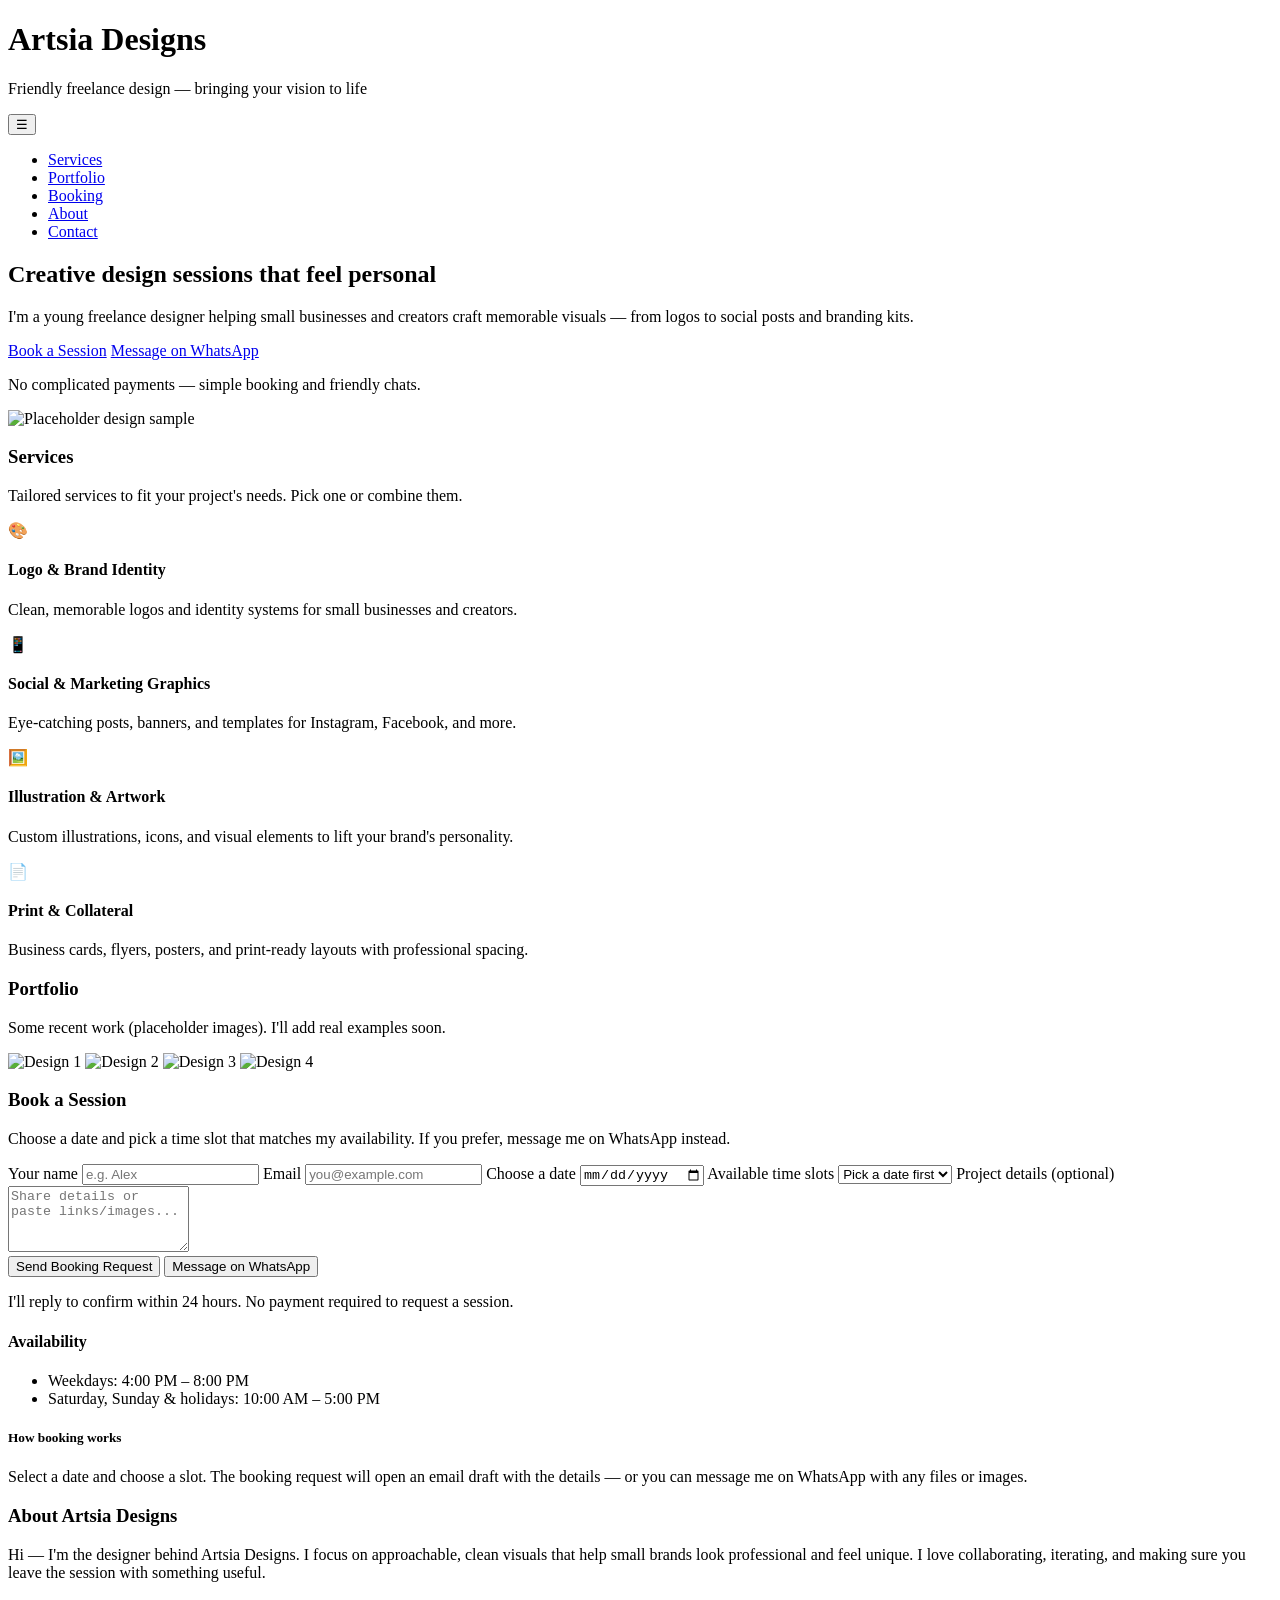
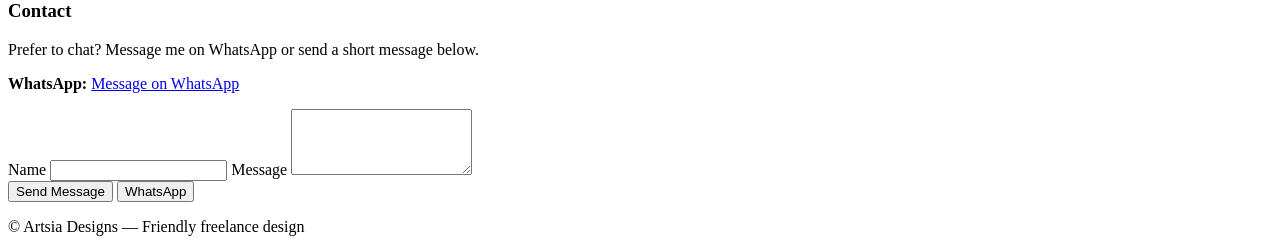
==== index.html @ 6b4e337c "Add index.html for Artsia Designs" ====
<!doctype html>
<html lang="en">
<head>
  <meta charset="utf-8">
  <meta name="viewport" content="width=device-width,initial-scale=1">
  <title>Artsia Designs — Friendly freelance design</title>
  <meta name="description" content="Artsia Designs — creative, clean, and friendly freelance design sessions. Book a session or message on WhatsApp.">

  <!-- Google Fonts -->
  <link href="https://fonts.googleapis.com/css2?family=Poppins:wght@300;400;600;700&display=swap" rel="stylesheet">

  <link rel="stylesheet" href="style.css">
</head>
<body>
  <header class="site-header">
    <div class="container header-inner">
      <div class="brand">
        <h1>Artsia Designs</h1>
        <p class="tag">Friendly freelance design — bringing your vision to life</p>
      </div>
      <nav class="nav">
        <button class="nav-toggle" aria-label="Toggle navigation">☰</button>
        <ul class="nav-list">
          <li><a href="#services">Services</a></li>
          <li><a href="#portfolio">Portfolio</a></li>
          <li><a href="#booking">Booking</a></li>
          <li><a href="#about">About</a></li>
          <li><a href="#contact">Contact</a></li>
        </ul>
      </nav>
    </div>
  </header>

  <main>
    <!-- Hero -->
    <section id="hero" class="hero">
      <div class="container hero-grid">
        <div class="hero-content">
          <h2 class="hero-title">Creative design sessions that feel personal</h2>
          <p class="hero-desc">I'm a young freelance designer helping small businesses and creators craft memorable visuals — from logos to social posts and branding kits.</p>
          <div class="hero-cta">
            <a class="btn primary" href="#booking" id="bookBtn">Book a Session</a>
            <a class="btn whatsapp" id="whatsappHero" href="#" title="Message on WhatsApp">Message on WhatsApp</a>
          </div>
          <p class="note">No complicated payments — simple booking and friendly chats.</p>
        </div>
        <div class="hero-visual">
          <div class="visual-card">
            <img src="https://picsum.photos/seed/artsia-hero/640/480" alt="Placeholder design sample">
          </div>
        </div>
      </div>
    </section>

    <!-- Services -->
    <section id="services" class="section services">
      <div class="container">
        <h3 class="section-title">Services</h3>
        <p class="section-sub">Tailored services to fit your project's needs. Pick one or combine them.</p>
        <div class="cards-grid">
          <article class="card">
            <div class="card-icon">🎨</div>
            <h4>Logo & Brand Identity</h4>
            <p>Clean, memorable logos and identity systems for small businesses and creators.</p>
          </article>

          <article class="card">
            <div class="card-icon">📱</div>
            <h4>Social & Marketing Graphics</h4>
            <p>Eye-catching posts, banners, and templates for Instagram, Facebook, and more.</p>
          </article>

          <article class="card">
            <div class="card-icon">🖼️</div>
            <h4>Illustration & Artwork</h4>
            <p>Custom illustrations, icons, and visual elements to lift your brand's personality.</p>
          </article>

          <article class="card">
            <div class="card-icon">📄</div>
            <h4>Print & Collateral</h4>
            <p>Business cards, flyers, posters, and print-ready layouts with professional spacing.</p>
          </article>
        </div>
      </div>
    </section>

    <!-- Portfolio / Gallery -->
    <section id="portfolio" class="section portfolio">
      <div class="container">
        <h3 class="section-title">Portfolio</h3>
        <p class="section-sub">Some recent work (placeholder images). I'll add real examples soon.</p>
        <div class="portfolio-grid">
          <!-- Placeholder images from picsum.photos -->
          <img src="https://picsum.photos/seed/artsia-1/600/400" alt="Design 1" loading="lazy">
          <img src="https://picsum.photos/seed/artsia-2/600/400" alt="Design 2" loading="lazy">
          <img src="https://picsum.photos/seed/artsia-3/600/400" alt="Design 3" loading="lazy">
          <img src="https://picsum.photos/seed/artsia-4/600/400" alt="Design 4" loading="lazy">
        </div>
      </div>
    </section>

    <!-- Booking -->
    <section id="booking" class="section booking">
      <div class="container">
        <h3 class="section-title">Book a Session</h3>
        <p class="section-sub">Choose a date and pick a time slot that matches my availability. If you prefer, message me on WhatsApp instead.</p>

        <div class="booking-grid">
          <div class="booking-card">
            <form id="bookingForm">
              <label for="name">Your name</label>
              <input id="name" name="name" type="text" placeholder="e.g. Alex" required>

              <label for="email">Email</label>
              <input id="email" name="email" type="email" placeholder="you@example.com" required>

              <label for="date">Choose a date</label>
              <input id="date" name="date" type="date" required>

              <label for="time">Available time slots</label>
              <select id="time" name="time" required>
                <option value="">Pick a date first</option>
              </select>

              <label for="notes">Project details (optional)</label>
              <textarea id="notes" name="notes" rows="4" placeholder="Share details or paste links/images..."></textarea>

              <div class="form-actions">
                <button type="submit" class="btn primary">Send Booking Request</button>
                <button type="button" class="btn whatsapp" id="whatsappBooking">Message on WhatsApp</button>
              </div>

              <p class="small">I'll reply to confirm within 24 hours. No payment required to request a session.</p>
            </form>
          </div>

          <div class="availability">
            <h4>Availability</h4>
            <ul>
              <li>Weekdays: 4:00 PM – 8:00 PM</li>
              <li>Saturday, Sunday & holidays: 10:00 AM – 5:00 PM</li>
            </ul>

            <div class="tips">
              <h5>How booking works</h5>
              <p>Select a date and choose a slot. The booking request will open an email draft with the details — or you can message me on WhatsApp with any files or images.</p>
            </div>
          </div>
        </div>
      </div>
    </section>

    <!-- About -->
    <section id="about" class="section about">
      <div class="container">
        <h3 class="section-title">About Artsia Designs</h3>
        <p class="about-text">Hi — I'm the designer behind Artsia Designs. I focus on approachable, clean visuals that help small brands look professional and feel unique. I love collaborating, iterating, and making sure you leave the session with something useful.</p>
      </div>
    </section>

    <!-- Contact -->
    <section id="contact" class="section contact">
      <div class="container contact-grid">
        <div>
          <h3 class="section-title">Contact</h3>
          <p>Prefer to chat? Message me on WhatsApp or send a short message below.</p>

          <p>
            <strong>WhatsApp:</strong>
            <a href="#" id="whatsappFooter" class="whats-link">Message on WhatsApp</a>
          </p>
        </div>

        <form id="contactForm" class="contact-form">
          <label for="cname">Name</label>
          <input id="cname" name="cname" required>

          <label for="cmessage">Message</label>
          <textarea id="cmessage" name="cmessage" rows="4" required></textarea>

          <div class="form-actions">
            <button type="submit" class="btn primary">Send Message</button>
            <button type="button" class="btn whatsapp" id="whatsFromContact">WhatsApp</button>
          </div>
        </form>
      </div>
    </section>

  </main>

  <footer class="site-footer">
    <div class="container">
      <p>&copy; <span id="year"></span> Artsia Designs — Friendly freelance design</p>
    </div>
  </footer>

  <script src="script.js" defer></script>
</body>
</html>
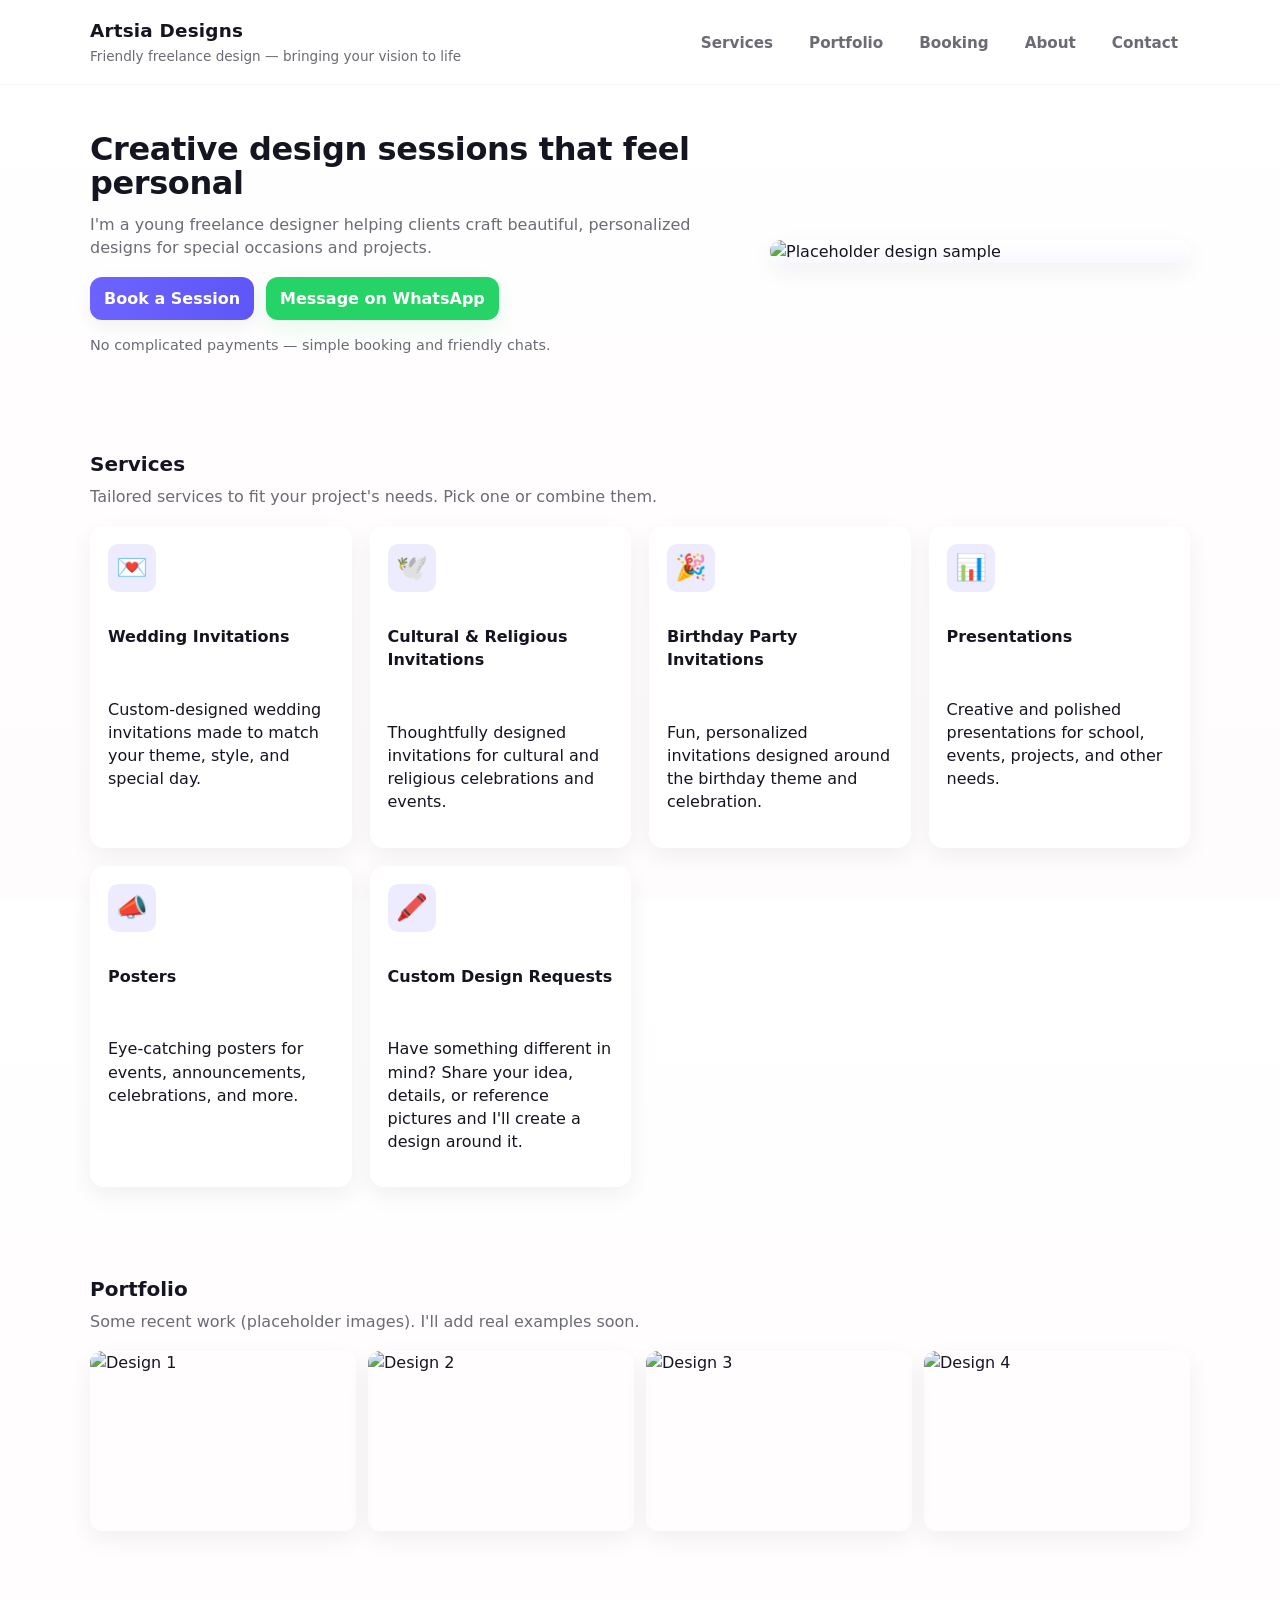
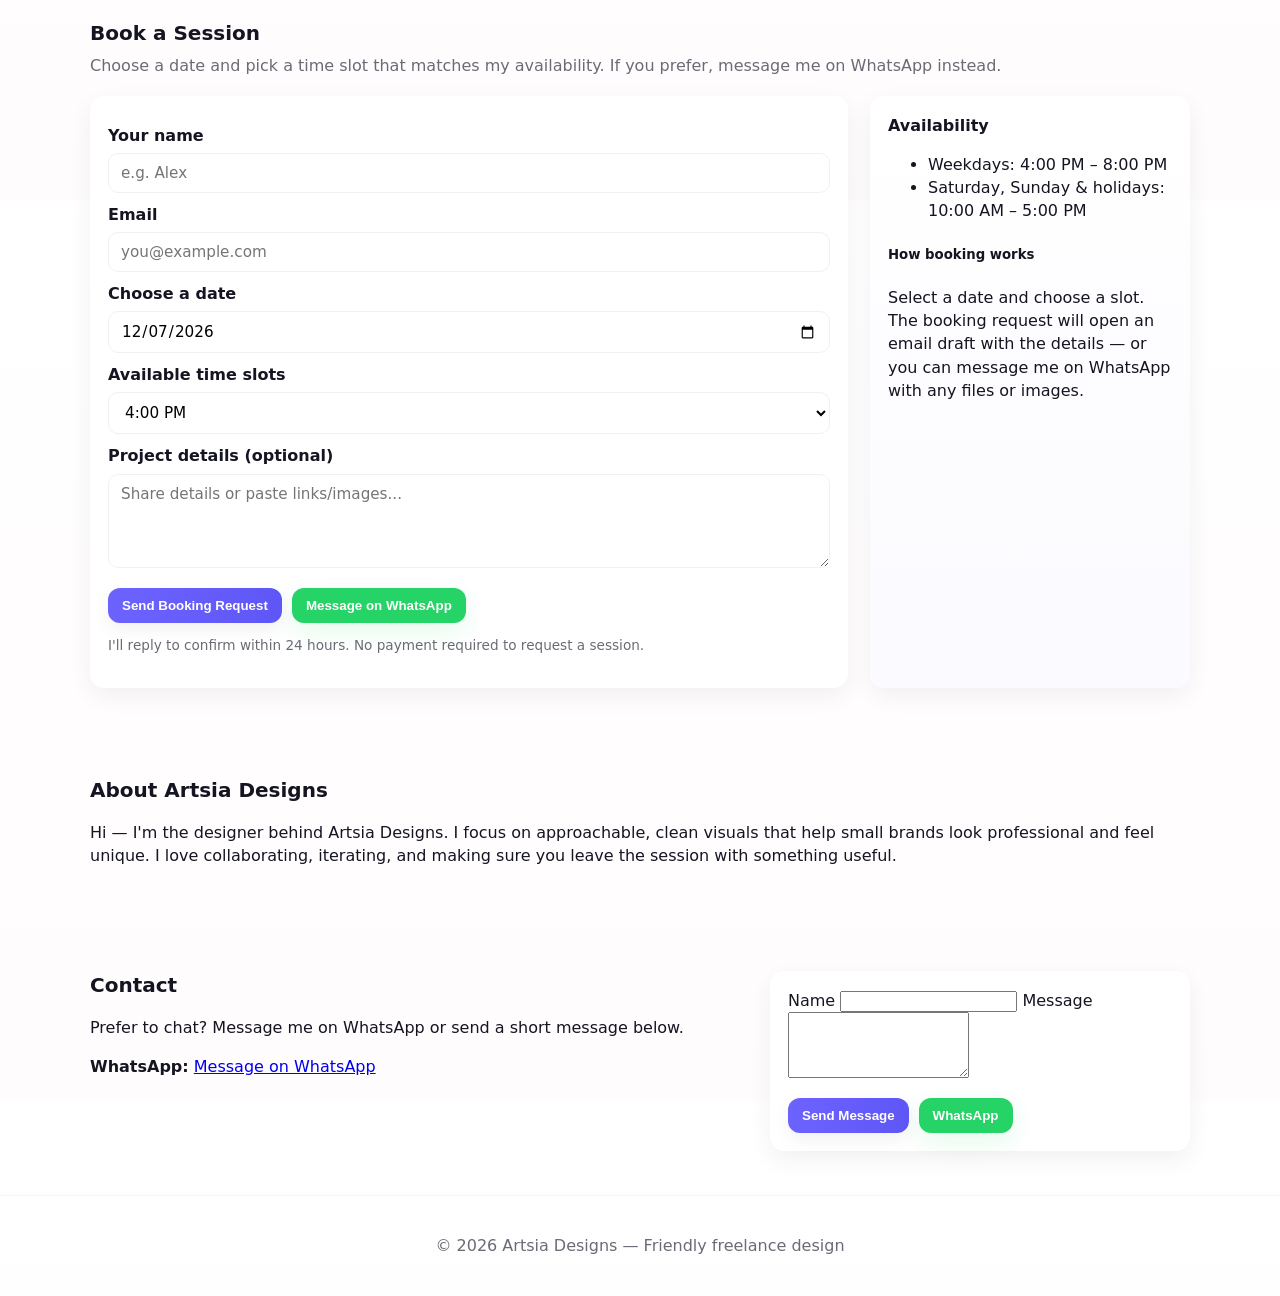
==== commit a6e8138a: "Update services section and hero text to user's provided services" ====
--- a/index.html
+++ b/index.html
@@ -37,7 +37,7 @@
       <div class="container hero-grid">
         <div class="hero-content">
           <h2 class="hero-title">Creative design sessions that feel personal</h2>
-          <p class="hero-desc">I'm a young freelance designer helping small businesses and creators craft memorable visuals — from logos to social posts and branding kits.</p>
+          <p class="hero-desc">I'm a young freelance designer helping clients craft beautiful, personalized designs for special occasions and projects.</p>
           <div class="hero-cta">
             <a class="btn primary" href="#booking" id="bookBtn">Book a Session</a>
             <a class="btn whatsapp" id="whatsappHero" href="#" title="Message on WhatsApp">Message on WhatsApp</a>
@@ -59,27 +59,39 @@
         <p class="section-sub">Tailored services to fit your project's needs. Pick one or combine them.</p>
         <div class="cards-grid">
           <article class="card">
-            <div class="card-icon">🎨</div>
-            <h4>Logo & Brand Identity</h4>
-            <p>Clean, memorable logos and identity systems for small businesses and creators.</p>
-          </article>
-
-          <article class="card">
-            <div class="card-icon">📱</div>
-            <h4>Social & Marketing Graphics</h4>
-            <p>Eye-catching posts, banners, and templates for Instagram, Facebook, and more.</p>
-          </article>
-
-          <article class="card">
-            <div class="card-icon">🖼️</div>
-            <h4>Illustration & Artwork</h4>
-            <p>Custom illustrations, icons, and visual elements to lift your brand's personality.</p>
-          </article>
-
-          <article class="card">
-            <div class="card-icon">📄</div>
-            <h4>Print & Collateral</h4>
-            <p>Business cards, flyers, posters, and print-ready layouts with professional spacing.</p>
+            <div class="card-icon">💌</div>
+            <h4>Wedding Invitations</h4>
+            <p>Custom-designed wedding invitations made to match your theme, style, and special day.</p>
+          </article>
+
+          <article class="card">
+            <div class="card-icon">🕊️</div>
+            <h4>Cultural & Religious Invitations</h4>
+            <p>Thoughtfully designed invitations for cultural and religious celebrations and events.</p>
+          </article>
+
+          <article class="card">
+            <div class="card-icon">🎉</div>
+            <h4>Birthday Party Invitations</h4>
+            <p>Fun, personalized invitations designed around the birthday theme and celebration.</p>
+          </article>
+
+          <article class="card">
+            <div class="card-icon">📊</div>
+            <h4>Presentations</h4>
+            <p>Creative and polished presentations for school, events, projects, and other needs.</p>
+          </article>
+
+          <article class="card">
+            <div class="card-icon">📣</div>
+            <h4>Posters</h4>
+            <p>Eye-catching posters for events, announcements, celebrations, and more.</p>
+          </article>
+
+          <article class="card">
+            <div class="card-icon">🖍️</div>
+            <h4>Custom Design Requests</h4>
+            <p>Have something different in mind? Share your idea, details, or reference pictures and I'll create a design around it.</p>
           </article>
         </div>
       </div>
@@ -91,7 +103,6 @@
         <h3 class="section-title">Portfolio</h3>
         <p class="section-sub">Some recent work (placeholder images). I'll add real examples soon.</p>
         <div class="portfolio-grid">
-          <!-- Placeholder images from picsum.photos -->
           <img src="https://picsum.photos/seed/artsia-1/600/400" alt="Design 1" loading="lazy">
           <img src="https://picsum.photos/seed/artsia-2/600/400" alt="Design 2" loading="lazy">
           <img src="https://picsum.photos/seed/artsia-3/600/400" alt="Design 3" loading="lazy">
--- a/style.css
+++ b/style.css
@@ -0,0 +1,249 @@
+/* Modern, minimal, friendly styles for Artsia Designs
+   Easy to edit: change colors in :root variables */
+
+:root{
+  --bg: #fffdfb;
+  --card: #ffffff;
+  --muted: #6b6b75;
+  --accent: #6C63FF; /* primary accent */
+  --accent-2: #FF8FA3; /* secondary accent */
+  --accent-ghost: rgba(108,99,255,0.12);
+  --glass: rgba(255,255,255,0.6);
+  --radius: 14px;
+  --shadow: 0 8px 24px rgba(15,15,25,0.06);
+  --max-width: 1100px;
+  --ff: 'Poppins', system-ui, -apple-system, 'Segoe UI', Roboto, 'Helvetica Neue', Arial;
+}
+
+*{box-sizing:border-box}
+html,body{height:100%}
+body{
+  margin:0;
+  font-family:var(--ff);
+  background:linear-gradient(180deg,#fff 0%, #fffcfe 100%);
+  color:#151522;
+  -webkit-font-smoothing:antialiased;
+  -moz-osx-font-smoothing:grayscale;
+  line-height:1.45;
+  -webkit-tap-highlight-color: transparent;
+}
+
+/* Utility container */
+.container{
+  width:95%;
+  max-width:var(--max-width);
+  margin:0 auto;
+}
+
+/* Header */
+.site-header{
+  position:sticky;
+  top:0;
+  z-index:30;
+  backdrop-filter: blur(6px);
+  background:linear-gradient(180deg, rgba(255,255,255,0.75), rgba(255,255,255,0.6));
+  border-bottom:1px solid rgba(20,20,30,0.04);
+}
+.header-inner{
+  display:flex;
+  align-items:center;
+  justify-content:space-between;
+  padding:18px 0;
+}
+.brand h1{
+  margin:0;
+  font-size:1.15rem;
+  letter-spacing:0.2px;
+}
+.brand .tag{
+  margin:2px 0 0;
+  font-size:0.85rem;
+  color:var(--muted);
+}
+
+/* Navigation */
+.nav{display:flex;align-items:center}
+.nav-list{
+  display:flex;
+  gap:12px;
+  list-style:none;
+  margin:0;
+  padding:0;
+}
+.nav-list a{
+  text-decoration:none;
+  color:var(--muted);
+  padding:8px 12px;
+  border-radius:10px;
+  transition:all .18s ease;
+  font-weight:600;
+  font-size:0.95rem;
+}
+.nav-list a:hover{background:var(--accent-ghost); color:var(--accent)}
+.nav-toggle{display:none;background:none;border:0;font-size:1.2rem;padding:8px;border-radius:10px}
+
+/* Hero */
+.hero{
+  padding:48px 0 36px;
+}
+.hero-grid{
+  display:grid;
+  grid-template-columns:1fr 420px;
+  gap:28px;
+  align-items:center;
+}
+.hero-title{
+  font-size:2rem;
+  margin:0 0 12px;
+  line-height:1.05;
+  letter-spacing:-0.4px;
+}
+.hero-desc{color:var(--muted); margin:0 0 18px}
+.hero-cta{display:flex; gap:12px; align-items:center; margin-bottom:6px}
+.note{color:var(--muted); font-size:0.9rem}
+
+/* Visual card */
+.visual-card{
+  border-radius:18px;
+  overflow:hidden;
+  box-shadow:var(--shadow);
+  transition:transform .3s ease;
+  background:linear-gradient(180deg, #fff, #faf8ff);
+}
+.visual-card img{display:block; width:100%; height:auto; object-fit:cover; display:block}
+
+/* Sections */
+.section{padding:44px 0}
+.section-title{font-size:1.25rem; margin:0 0 6px}
+.section-sub{color:var(--muted); margin:0 0 18px}
+
+/* Cards grid */
+.cards-grid{
+  display:grid;
+  grid-template-columns:repeat(auto-fit, minmax(220px,1fr));
+  gap:18px;
+}
+.card{
+  background:var(--card);
+  padding:18px;
+  border-radius:var(--radius);
+  box-shadow:var(--shadow);
+  transition:transform .22s ease, box-shadow .22s ease;
+  min-height:150px;
+  display:flex;
+  flex-direction:column;
+  gap:12px;
+}
+.card:hover{transform:translateY(-6px); box-shadow:0 14px 38px rgba(15,15,25,0.08)}
+.card-icon{font-size:1.6rem; width:48px; height:48px; display:flex; align-items:center; justify-content:center; background:var(--accent-ghost); color:var(--accent); border-radius:10px}
+
+/* Portfolio */
+.portfolio-grid{
+  display:grid;
+  grid-template-columns:repeat(auto-fit, minmax(220px,1fr));
+  gap:12px;
+}
+.portfolio-grid img{
+  width:100%;
+  height:180px;
+  object-fit:cover;
+  border-radius:12px;
+  box-shadow:var(--shadow);
+  transition:transform .28s ease;
+}
+.portfolio-grid img:hover{transform:translateY(-6px) scale(1.02)}
+
+/* Booking */
+.booking-grid{
+  display:grid;
+  grid-template-columns:1fr 320px;
+  gap:22px;
+}
+.booking-card{
+  background:var(--card);
+  padding:18px;
+  border-radius:var(--radius);
+  box-shadow:var(--shadow);
+}
+.booking-card label{display:block; font-weight:600; margin:10px 0 6px}
+.booking-card input, .booking-card textarea, .booking-card select{
+  width:100%;
+  padding:10px 12px;
+  border-radius:10px;
+  border:1px solid rgba(20,20,30,0.06);
+  background:transparent;
+  font-family:var(--ff);
+  font-size:0.95rem;
+  outline:none;
+}
+.form-actions{display:flex; gap:10px; margin-top:14px; align-items:center}
+
+/* Availability card (right column) */
+.availability{
+  background:linear-gradient(180deg,#fff,#fbfbff);
+  padding:18px;
+  border-radius:var(--radius);
+  box-shadow:var(--shadow);
+}
+.availability h4{margin:0 0 6px}
+
+/* Contact */
+.contact-grid{
+  display:grid;
+  grid-template-columns:1fr 420px;
+  gap:22px;
+  align-items:start;
+}
+.contact-form{
+  background:var(--card);
+  padding:18px;
+  border-radius:var(--radius);
+  box-shadow:var(--shadow);
+}
+
+/* Buttons */
+.btn{
+  display:inline-flex;
+  align-items:center;
+  gap:8px;
+  justify-content:center;
+  padding:10px 14px;
+  border-radius:12px;
+  font-weight:700;
+  border:0;
+  cursor:pointer;
+  text-decoration:none;
+  color:white;
+  transition:transform .12s ease, box-shadow .12s ease;
+  box-shadow:0 6px 18px rgba(16,16,28,0.06);
+}
+.btn:active{transform:translateY(1px)}
+.btn.primary{background:linear-gradient(90deg,var(--accent), #5f56f7)}
+.btn.whatsapp{background:#25D366; box-shadow:0 8px 26px rgba(37,211,102,0.12)}
+
+/* Footer */
+.site-footer{padding:22px 0; text-align:center; color:var(--muted); border-top:1px solid rgba(20,20,30,0.04)}
+
+/* Small / responsiveness */
+.small{font-size:0.85rem; color:var(--muted)}
+@media (max-width:980px){
+  .hero-grid{grid-template-columns:1fr; gap:20px}
+  .portfolio-grid img{height:150px}
+  .contact-grid, .booking-grid{grid-template-columns:1fr}
+  .nav-list{display:none}
+  .nav-toggle{display:inline-flex}
+}
+
+/* Animations */
+@keyframes floaty {
+  0%{transform:translateY(0px)}
+  50%{transform:translateY(-6px)}
+  100%{transform:translateY(0px)}
+}
+.visual-card{animation:floaty 6s ease-in-out infinite}
+
+/* Respect reduced motion */
+@media (prefers-reduced-motion: reduce){
+  .visual-card{animation:none}
+  *{transition:none!important}
+}
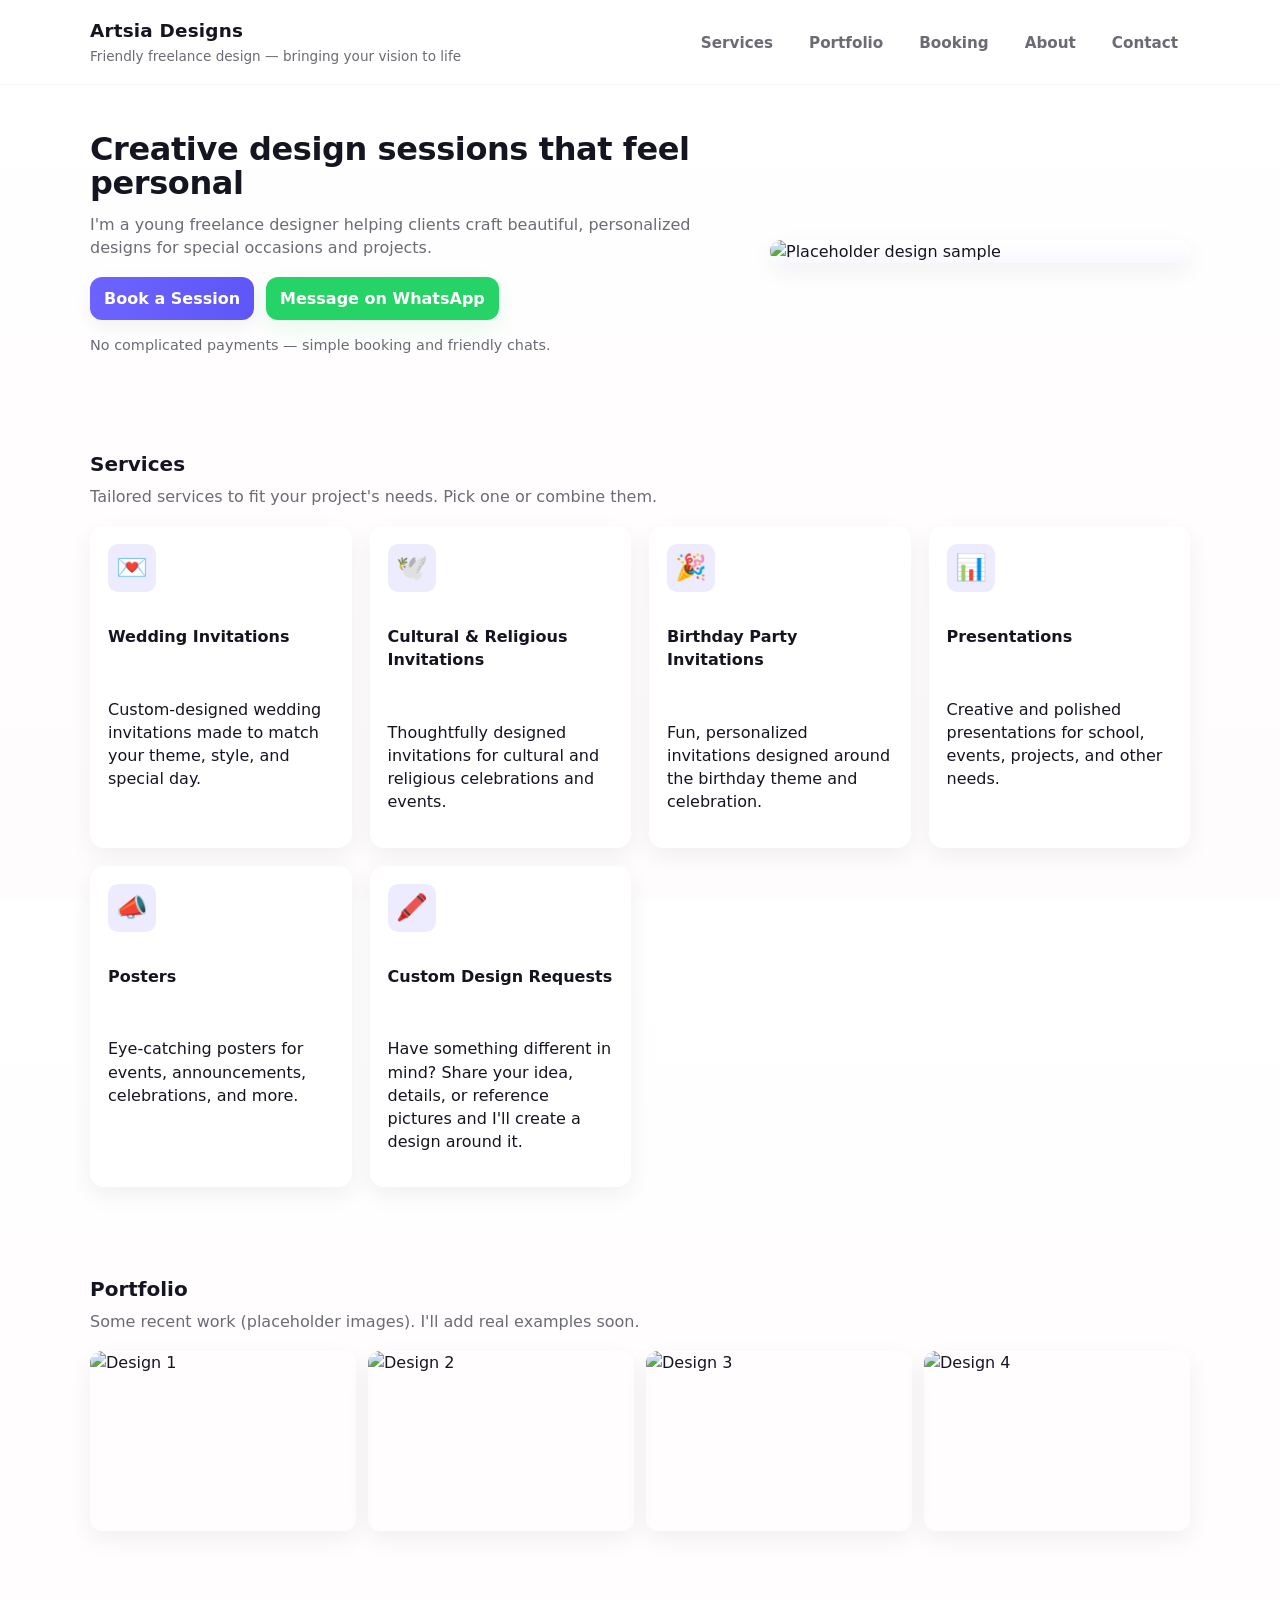
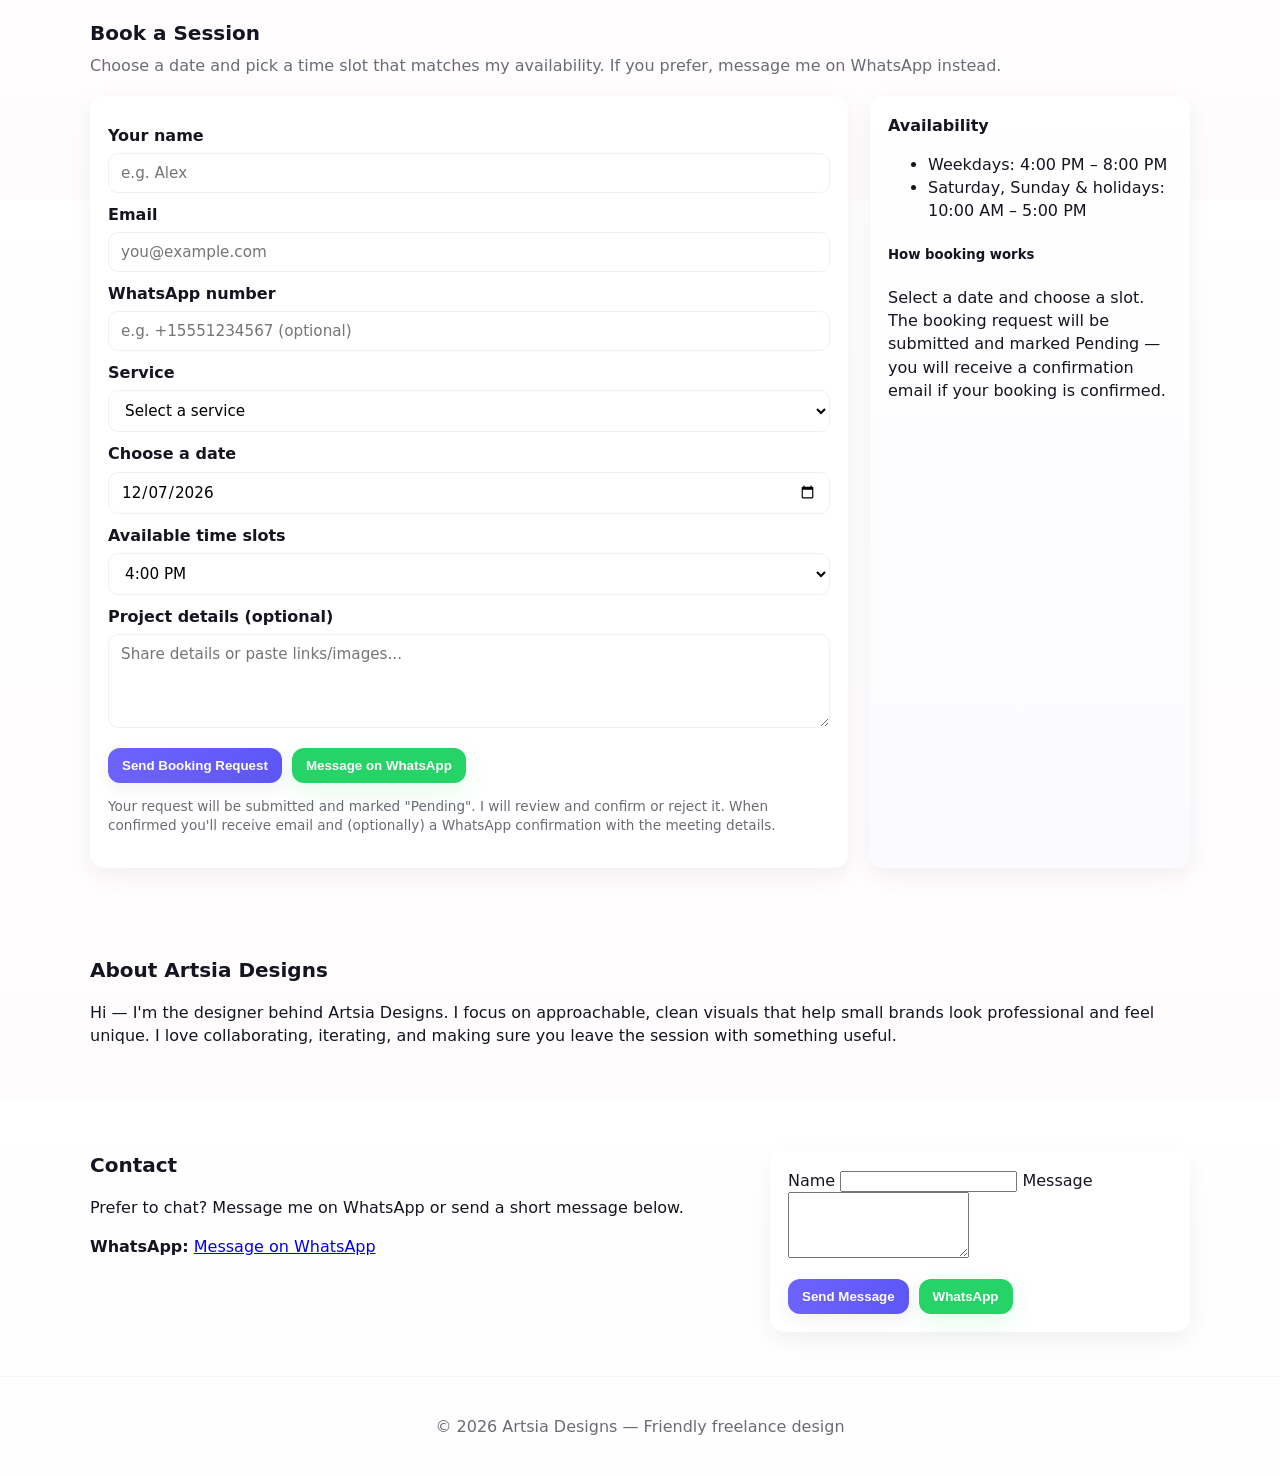
==== commit a3529ff3: "Update index.html: add service & whatsapp fields and keep services/hero as provided" ====
--- a/index.html
+++ b/index.html
@@ -66,7 +66,7 @@
 
           <article class="card">
             <div class="card-icon">🕊️</div>
-            <h4>Cultural & Religious Invitations</h4>
+            <h4>Cultural &amp; Religious Invitations</h4>
             <p>Thoughtfully designed invitations for cultural and religious celebrations and events.</p>
           </article>
 
@@ -119,12 +119,26 @@
 
         <div class="booking-grid">
           <div class="booking-card">
-            <form id="bookingForm">
+            <form id="bookingForm" aria-describedby="booking-help">
               <label for="name">Your name</label>
               <input id="name" name="name" type="text" placeholder="e.g. Alex" required>
 
               <label for="email">Email</label>
               <input id="email" name="email" type="email" placeholder="you@example.com" required>
+
+              <label for="whatsapp">WhatsApp number</label>
+              <input id="whatsapp" name="whatsapp" type="tel" placeholder="e.g. +15551234567 (optional)">
+
+              <label for="service">Service</label>
+              <select id="service" name="service" required>
+                <option value="">Select a service</option>
+                <option>Wedding Invitations</option>
+                <option>Cultural &amp; Religious Invitations</option>
+                <option>Birthday Party Invitations</option>
+                <option>Presentations</option>
+                <option>Posters</option>
+                <option>Custom Design Requests</option>
+              </select>
 
               <label for="date">Choose a date</label>
               <input id="date" name="date" type="date" required>
@@ -142,7 +156,7 @@
                 <button type="button" class="btn whatsapp" id="whatsappBooking">Message on WhatsApp</button>
               </div>
 
-              <p class="small">I'll reply to confirm within 24 hours. No payment required to request a session.</p>
+              <p id="booking-help" class="small">Your request will be submitted and marked "Pending". I will review and confirm or reject it. When confirmed you'll receive email and (optionally) a WhatsApp confirmation with the meeting details.</p>
             </form>
           </div>
 
@@ -155,7 +169,7 @@
 
             <div class="tips">
               <h5>How booking works</h5>
-              <p>Select a date and choose a slot. The booking request will open an email draft with the details — or you can message me on WhatsApp with any files or images.</p>
+              <p>Select a date and choose a slot. The booking request will be submitted and marked Pending — you will receive a confirmation email if your booking is confirmed.</p>
             </div>
           </div>
         </div>
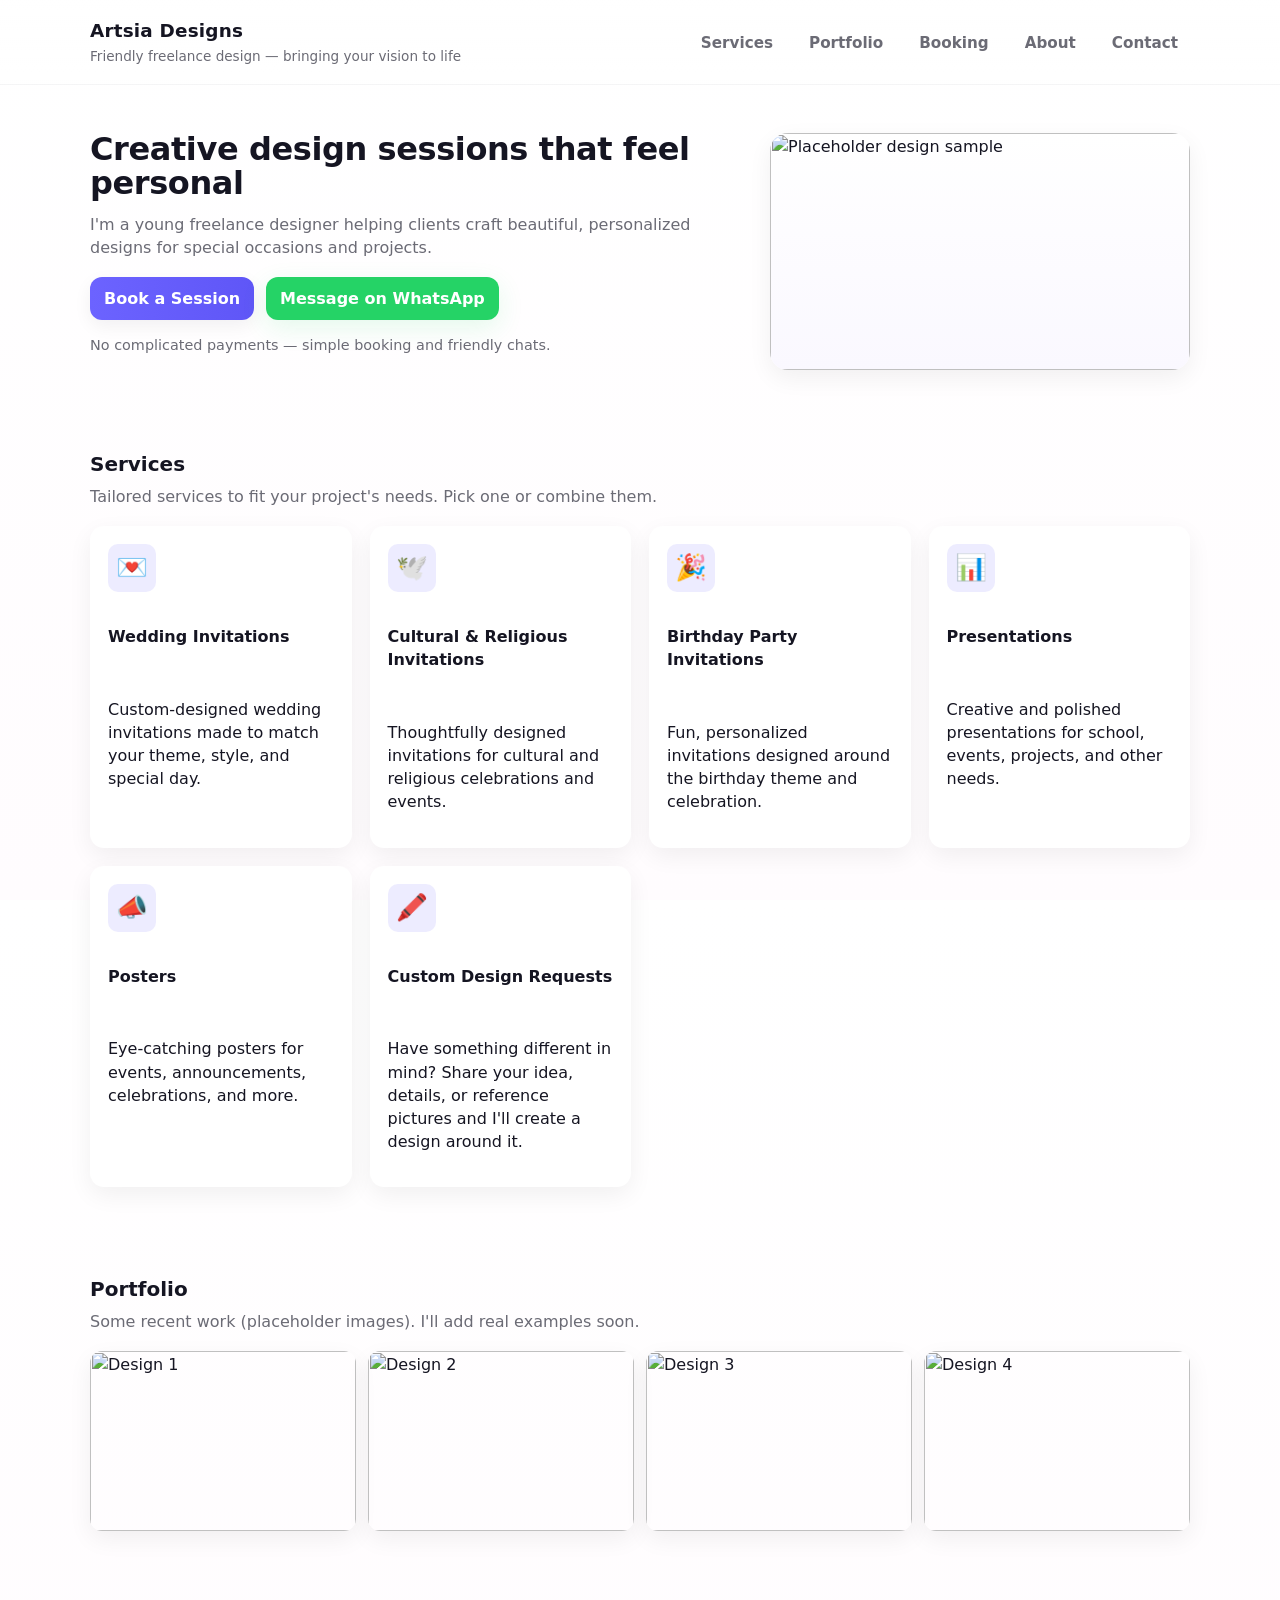
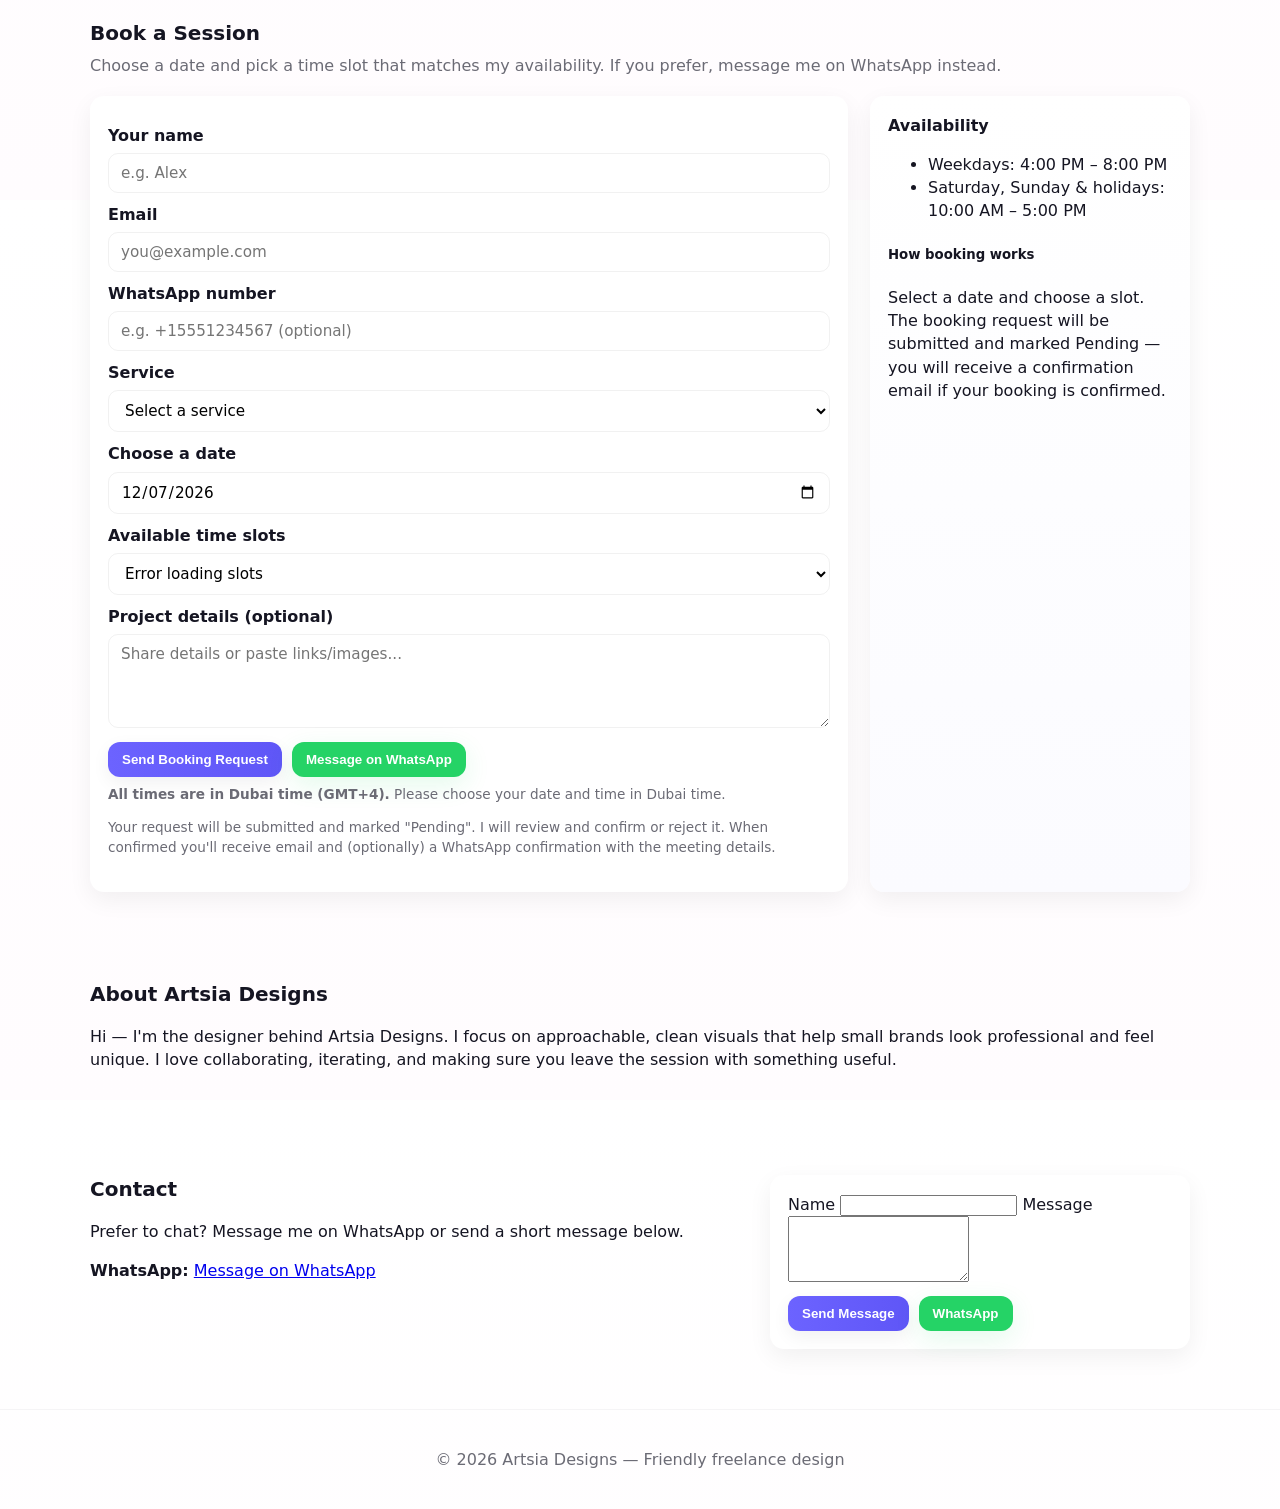
==== commit 246ee894: "Add title and meta tags to index.html" ====
--- a/index.html
+++ b/index.html
@@ -1,3 +1,9 @@
+<title>Artsia Designs | Custom Digital Designs</title>
+
+<meta name="description" content="Artsia Designs creates custom digital designs made just for you.">
+
+<meta name="robots" content="index, follow">
+
 <!doctype html>
 <html lang="en">
 <head>
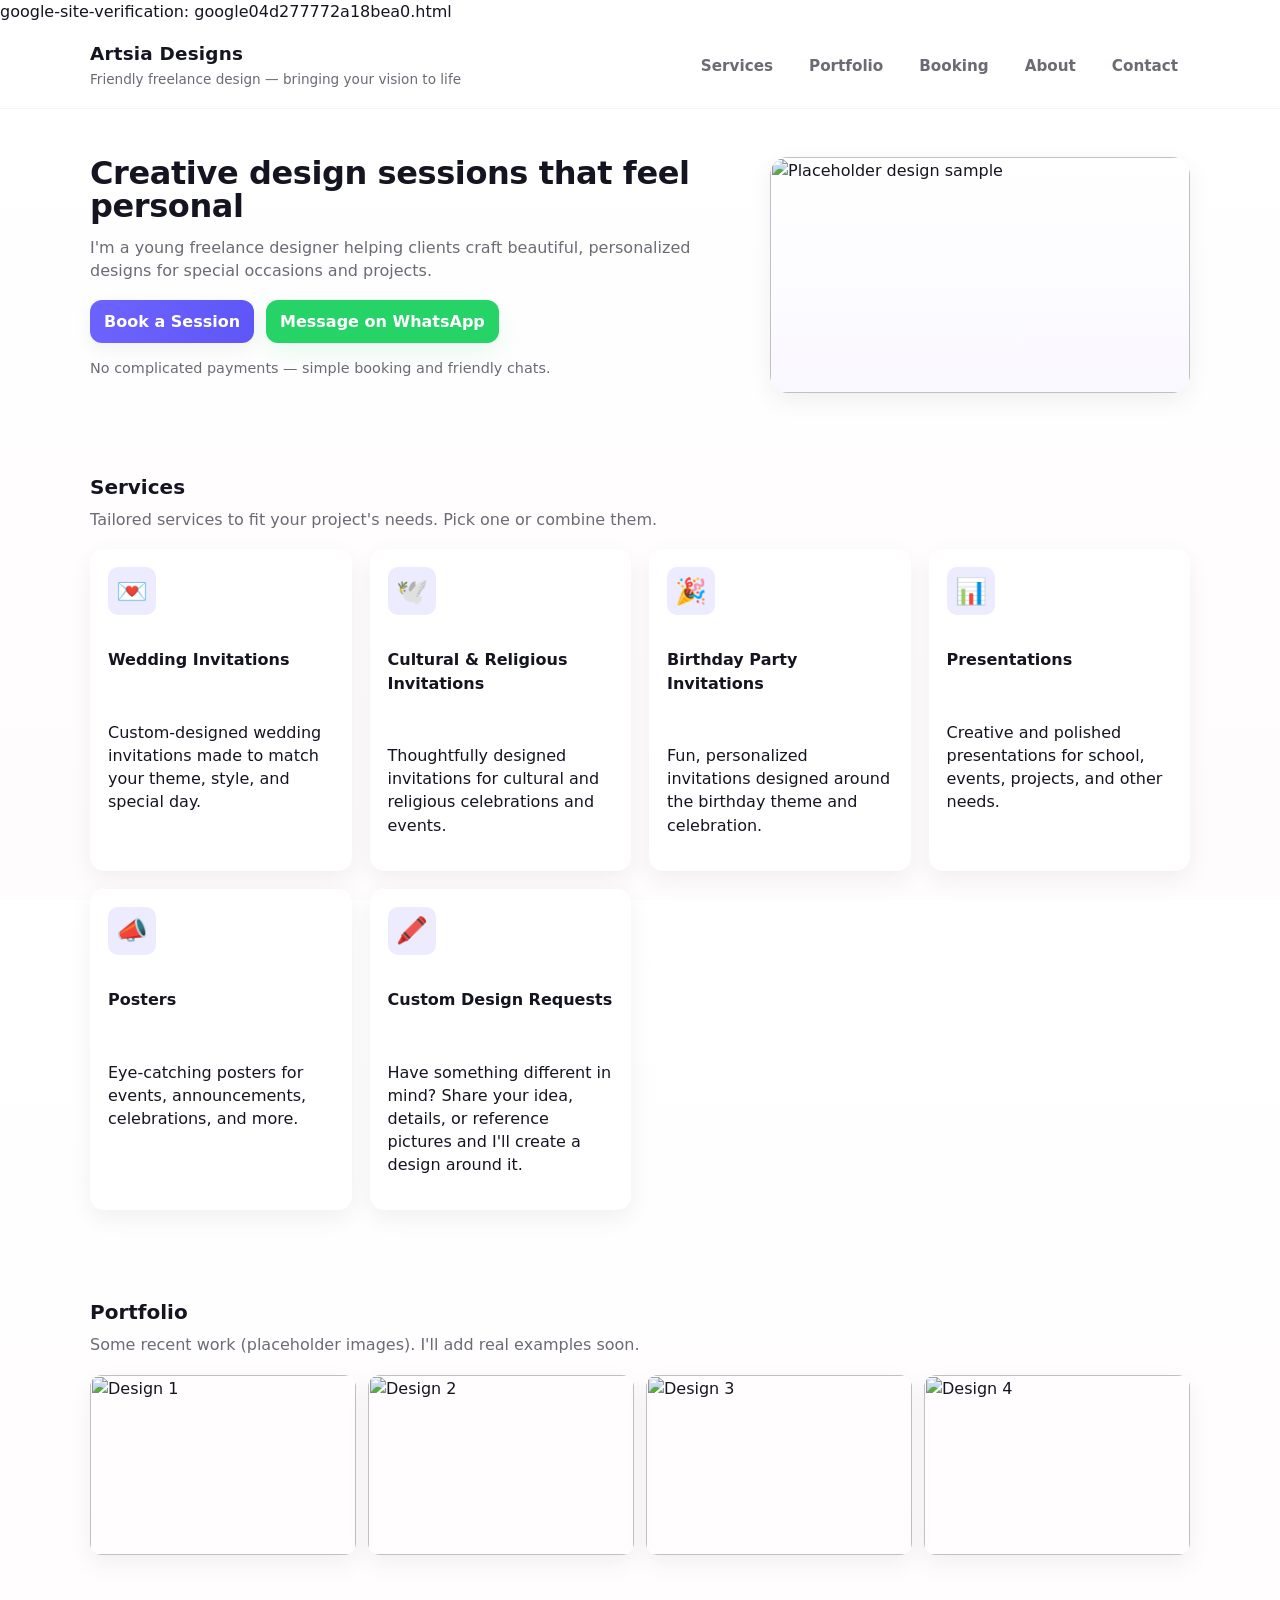
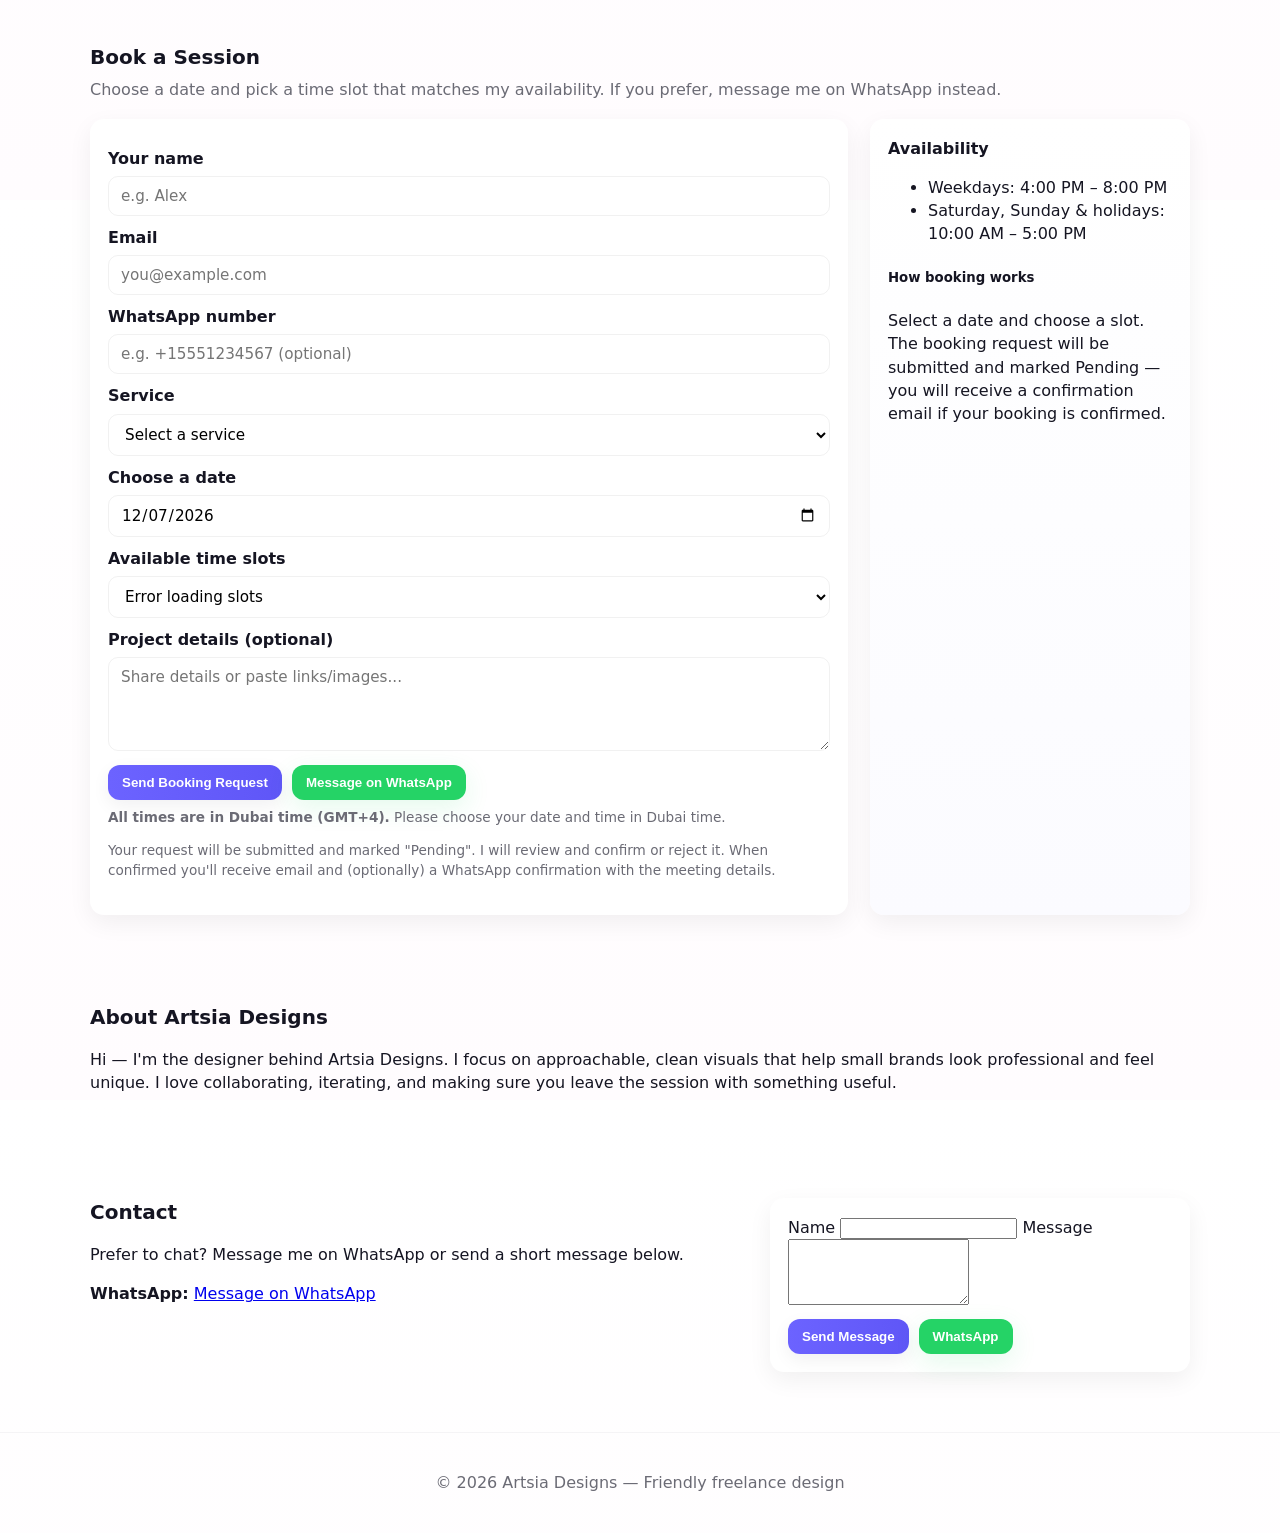
==== commit 0fac087d: "Add Google site verification to index.html" ====
--- a/index.html
+++ b/index.html
@@ -1,3 +1,5 @@
+google-site-verification: google04d277772a18bea0.html
+
 <title>Artsia Designs | Custom Digital Designs</title>
 
 <meta name="description" content="Artsia Designs creates custom digital designs made just for you.">
